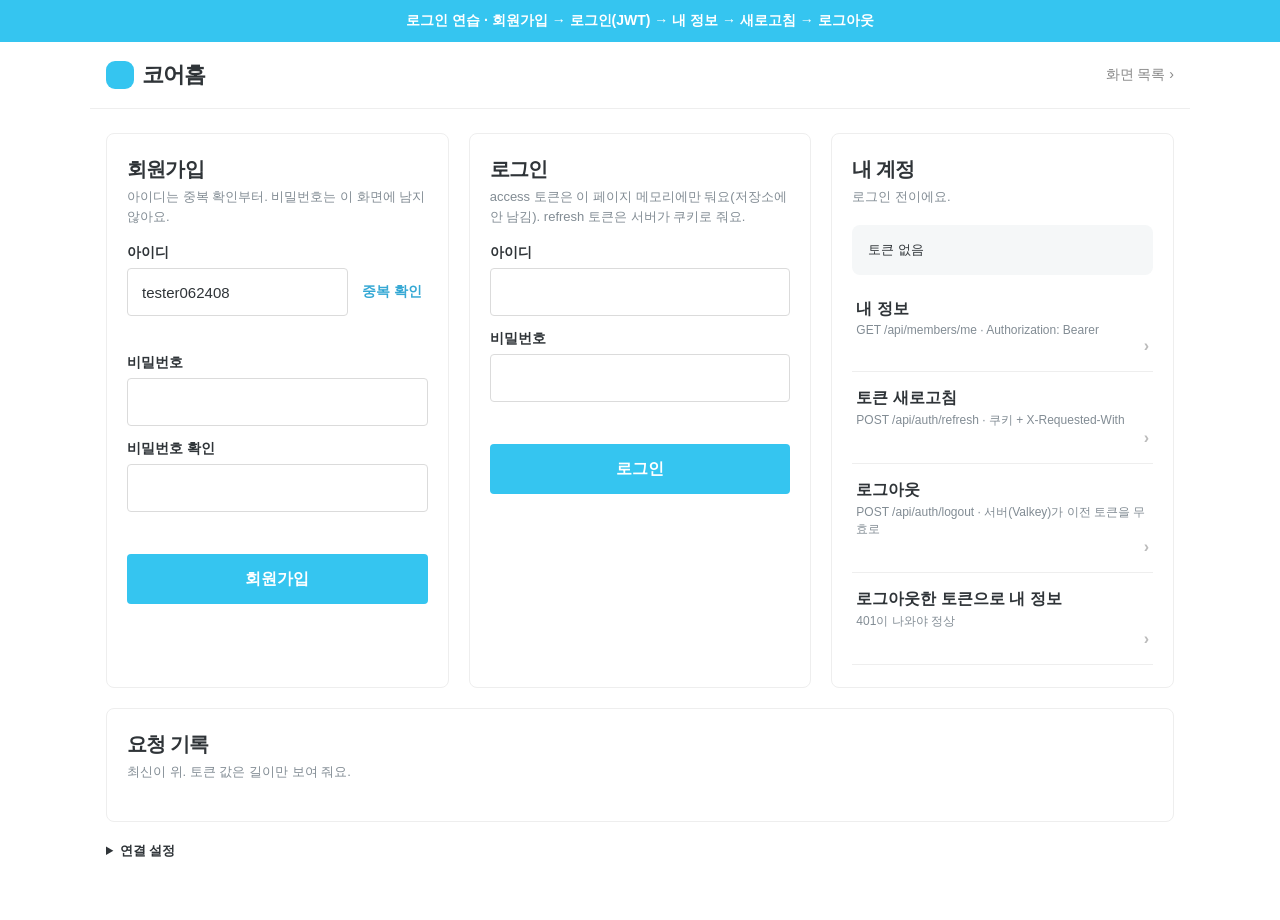
==== auth.html @ b7d13702 "auth.html: login/signup test page (oh style)" ====
<!DOCTYPE html>
<html lang="ko">
<head>
<meta charset="UTF-8" />
<meta name="viewport" content="width=device-width, initial-scale=1" />
<title>로그인 연습 · 코어홈</title>
<link rel="icon" href="data:image/svg+xml,%3Csvg xmlns='http://www.w3.org/2000/svg' viewBox='0 0 16 16'%3E%3Crect width='16' height='16' rx='5' fill='%2335c5f0'/%3E%3C/svg%3E" />
<style>
  :root { color-scheme: light; }
  * { box-sizing: border-box; }
  body { margin: 0; background: #fff; color: #2f3438; font-family: "Apple SD Gothic Neo", Pretendard, "Noto Sans KR", "Malgun Gothic", sans-serif; -webkit-font-smoothing: antialiased; }
  button { font: inherit; border: 0; background: none; color: inherit; cursor: pointer; }
  .promo { height: 42px; display: grid; place-items: center; background: #35c5f0; color: #fff; font-size: 14px; font-weight: 700; padding: 0 16px; text-align: center; }
  header { max-width: 1100px; margin: 0 auto; padding: 18px 16px; display: flex; align-items: center; gap: 10px; border-bottom: 1px solid #eee; }
  .brand { display: flex; align-items: center; gap: 8px; font-size: 22px; font-weight: 800; letter-spacing: -.04em; }
  .brand i { width: 28px; height: 28px; border-radius: 9px; background: #35c5f0; display: inline-block; }
  header .back { margin-left: auto; color: #888; font-size: 14px; text-decoration: none; }
  main { max-width: 1100px; margin: 0 auto; padding: 24px 16px 60px; display: grid; grid-template-columns: repeat(auto-fit, minmax(300px, 1fr)); gap: 20px; }
  section { border: 1px solid #eee; border-radius: 8px; padding: 22px 20px; }
  h2 { margin: 0 0 4px; font-size: 20px; font-weight: 800; letter-spacing: -.04em; }
  .sub { margin: 0 0 18px; color: #828c94; font-size: 13px; line-height: 1.5; }
  label { display: block; font-size: 14px; font-weight: 700; margin: 14px 0 6px; }
  .row { display: flex; gap: 8px; }
  input { width: 100%; height: 48px; padding: 0 14px; border: 1px solid #dbdbdb; border-radius: 4px; font-size: 15px; color: #2f3438; background: #fff; }
  input:focus { outline: none; border-color: #35c5f0; box-shadow: 0 0 0 3px rgba(53,197,240,.15); }
  .primary { width: 100%; height: 50px; margin-top: 18px; border-radius: 4px; background: #35c5f0; color: #fff; font-size: 16px; font-weight: 700; }
  .primary:hover { background: #2fb3db; }
  .primary:disabled { background: #b8e8f8; cursor: default; }
  .text { color: #35a8d4; font-size: 14px; font-weight: 700; white-space: nowrap; padding: 0 6px; }
  .hint { min-height: 18px; margin-top: 6px; font-size: 13px; color: #828c94; }
  .hint.ok { color: #13a86b; } .hint.bad { color: #f2564b; }
  .lines button { width: 100%; text-align: left; padding: 16px 4px; border-bottom: 1px solid #eee; font-size: 16px; font-weight: 700; }
  .lines button:after { content: "›"; float: right; color: #bbb; }
  .lines button small { display: block; font-weight: 400; color: #828c94; font-size: 12px; margin-top: 3px; }
  .card { background: #f5f7f8; border-radius: 8px; padding: 14px 16px; font-size: 13px; line-height: 1.7; margin-bottom: 8px; word-break: break-all; }
  .card b { display: inline-block; min-width: 68px; color: #828c94; font-weight: 700; }
  .pill { display: inline-block; min-width: 46px; text-align: center; padding: 1px 8px; border-radius: 10px; font-size: 12px; font-weight: 700; color: #fff; }
  .p2 { background: #13a86b; } .p4 { background: #f5a623; } .p5, .p0 { background: #f2564b; }
  #log { grid-column: 1 / -1; }
  #log ol { list-style: none; margin: 0; padding: 0; max-height: 360px; overflow: auto; }
  #log li { padding: 10px 2px; border-bottom: 1px solid #eee; font-size: 13px; line-height: 1.55; }
  #log li code { color: #2f3438; font-family: ui-monospace, Menlo, monospace; font-size: 12px; }
  #log .t { color: #888; margin-right: 6px; }
  details { grid-column: 1 / -1; font-size: 13px; color: #828c94; }
  details summary { cursor: pointer; font-weight: 700; color: #2f3438; }
  details p { line-height: 1.6; }
</style>
</head>
<body>
<div class="promo">로그인 연습 · 회원가입 → 로그인(JWT) → 내 정보 → 새로고침 → 로그아웃</div>
<header>
  <div class="brand"><i></i>코어홈</div>
  <a class="back" href="./">화면 목록 ›</a>
</header>
<main>
  <section>
    <h2>회원가입</h2>
    <p class="sub">아이디는 중복 확인부터. 비밀번호는 이 화면에 남지 않아요.</p>
    <label for="su-id">아이디</label>
    <div class="row"><input id="su-id" autocomplete="off" /><button class="text" id="check">중복 확인</button></div>
    <div class="hint" id="su-id-hint"></div>
    <label for="su-pw">비밀번호</label>
    <input id="su-pw" type="password" autocomplete="new-password" />
    <label for="su-pw2">비밀번호 확인</label>
    <input id="su-pw2" type="password" autocomplete="new-password" />
    <div class="hint" id="su-hint"></div>
    <button class="primary" id="signup">회원가입</button>
  </section>

  <section>
    <h2>로그인</h2>
    <p class="sub">access 토큰은 이 페이지 메모리에만 둬요(저장소에 안 남김). refresh 토큰은 서버가 쿠키로 줘요.</p>
    <label for="li-id">아이디</label>
    <input id="li-id" autocomplete="username" />
    <label for="li-pw">비밀번호</label>
    <input id="li-pw" type="password" autocomplete="current-password" />
    <div class="hint" id="li-hint"></div>
    <button class="primary" id="login">로그인</button>
  </section>

  <section>
    <h2>내 계정</h2>
    <p class="sub" id="who">로그인 전이에요.</p>
    <div class="card" id="tok">토큰 없음</div>
    <div class="lines">
      <button id="me">내 정보<small>GET /api/members/me · Authorization: Bearer</small></button>
      <button id="refresh">토큰 새로고침<small>POST /api/auth/refresh · 쿠키 + X-Requested-With</small></button>
      <button id="logout">로그아웃<small>POST /api/auth/logout · 서버(Valkey)가 이전 토큰을 무효로</small></button>
      <button id="old">로그아웃한 토큰으로 내 정보<small>401이 나와야 정상</small></button>
    </div>
  </section>

  <section id="log">
    <h2>요청 기록</h2>
    <p class="sub">최신이 위. 토큰 값은 길이만 보여 줘요.</p>
    <ol id="logs"></ol>
  </section>

  <details>
    <summary>연결 설정</summary>
    <label for="api">API 주소</label>
    <input id="api" />
    <p>지금은 서버를 인터넷에 열지 않고 <b>mok Mac의 SSH 터널</b>로만 접속해요(Safari 권장). 주소 끝에 경로(<code>/demo</code>)까지 넣어요.
    다른 주소로 시험하려면 이 칸을 바꾸거나 <code>?api=https://…</code>로 열어요.</p>
    <p>화면(<code>parcprive.github.io</code>)과 API는 서로 다른 사이트라, 서버가 refresh 쿠키를 <b>SameSite=Strict</b>로 주면 브라우저가 이 화면의 요청에 쿠키를 싣지 않아요.
    그래서 <b>토큰 새로고침</b>은 여기서 실패할 수 있어요(보안상 정상). 화면과 API를 같은 사이트에 두면 돼요.</p>
  </details>
</main>
<script>
(() => {
  const $ = (s) => document.querySelector(s);
  const DEFAULT_API = "https://api.ext.lab:10443/demo";
  const q = new URLSearchParams(location.search).get("api");
  $("#api").value = q || DEFAULT_API;
  $("#su-id").value = "tester" + new Date().toTimeString().slice(0, 8).replace(/:/g, "");

  let access = null, oldAccess = null, timer = null;
  const api = () => $("#api").value.trim().replace(/\/+$/, "");
  const now = () => new Date().toTimeString().slice(0, 8);
  const esc = (s) => String(s).replace(/[&<>"]/g, (c) => ({ "&": "&amp;", "<": "&lt;", ">": "&gt;", '"': "&quot;" }[c]));

  function mask(o) {
    if (!o || typeof o !== "object") return o;
    const r = Array.isArray(o) ? [] : {};
    for (const [k, v] of Object.entries(o)) r[k] = /token/i.test(k) && typeof v === "string" ? `<${v.length}자>` : (typeof v === "object" ? mask(v) : v);
    return r;
  }
  function log(method, path, status, detail, ms) {
    const cls = status === 0 ? "p0" : "p" + String(status)[0];
    const li = document.createElement("li");
    li.innerHTML = `<span class="t">${now()}</span><span class="pill ${cls}">${status || "ERR"}</span> <b>${method}</b> <code>${esc(path)}</code>${ms != null ? ` <span class="t">${ms}ms</span>` : ""}<br><code>${esc(detail)}</code>`;
    $("#logs").prepend(li);
  }
  async function call(method, path, { body, auth, token, cookie, csrf } = {}) {
    const headers = {};
    if (body) headers["Content-Type"] = "application/json";
    const t = token || (auth ? access : null);
    if (t) headers["Authorization"] = "Bearer " + t;
    if (csrf) headers["X-Requested-With"] = "XMLHttpRequest";
    const t0 = performance.now();
    try {
      const res = await fetch(api() + path, { method, headers, mode: "cors", credentials: cookie ? "include" : "omit", body: body ? JSON.stringify(body) : undefined });
      const text = await res.text();
      let data = null; try { data = text ? JSON.parse(text) : null; } catch { /* not json */ }
      log(method, path, res.status, data ? JSON.stringify(mask(data)) : (text.slice(0, 160) || "(본문 없음)"), Math.round(performance.now() - t0));
      return { ok: res.ok, status: res.status, data };
    } catch (e) {
      log(method, path, 0, `${e.message} — 터널이 켜져 있는지, Safari에서 API 주소를 직접 열어 인증서가 믿어지는지, 서버 CORS 허용 목록을 확인하세요`, null);
      return { ok: false, status: 0, data: null };
    }
  }
  const msg = (d, fallback) => (d && (d.message || d.code)) ? `${d.message || ""} ${d.code ? "(" + d.code + ")" : ""}`.trim() : fallback;
  function hint(id, text, kind) { const h = $(id); h.textContent = text; h.className = "hint" + (kind ? " " + kind : ""); }

  function claims(jwt) {
    try {
      const part = (i) => JSON.parse(decodeURIComponent(escape(atob(jwt.split(".")[i].replace(/-/g, "+").replace(/_/g, "/")))));
      return { h: part(0), p: part(1) };
    } catch { return null; }
  }
  function showToken() {
    clearInterval(timer);
    if (!access) { $("#tok").textContent = "토큰 없음"; $("#who").textContent = "로그인 전이에요."; return; }
    const c = claims(access);
    const render = () => {
      const left = c ? Math.max(0, Math.round(c.p.exp - Date.now() / 1000)) : "?";
      $("#tok").innerHTML = c
        ? `<b>알고리즘</b>${esc(c.h.alg)} · kid ${esc(c.h.kid || "-")}<br><b>사용자</b>${esc(c.p.sub || "-")} · ${esc(c.p.role || "-")}<br><b>발급자</b>${esc(c.p.iss || "-")} → ${esc([].concat(c.p.aud || "-").join(","))}<br><b>남은 시간</b>${left}초 (${new Date(c.p.exp * 1000).toLocaleTimeString()})<br><b>길이</b>${access.length}자 (값은 안 보여 줌)`
        : `토큰 ${access.length}자`;
    };
    render(); timer = setInterval(render, 1000);
  }

  $("#check").onclick = async () => {
    const id = $("#su-id").value.trim(); if (!id) return hint("#su-id-hint", "아이디를 넣어 주세요", "bad");
    const r = await call("GET", "/api/members/check-id?loginId=" + encodeURIComponent(id));
    if (r.ok && r.data && r.data.available) hint("#su-id-hint", "쓸 수 있는 아이디예요", "ok");
    else hint("#su-id-hint", r.ok ? "이미 있는 아이디예요" : msg(r.data, "확인 실패 (요청 기록을 보세요)"), "bad");
  };
  $("#signup").onclick = async () => {
    const loginId = $("#su-id").value.trim(), password = $("#su-pw").value, passwordConfirm = $("#su-pw2").value;
    const r = await call("POST", "/api/members", { body: { loginId, password, passwordConfirm } });
    if (r.ok) { hint("#su-hint", "가입됐어요. 오른쪽에서 로그인해 보세요", "ok"); $("#li-id").value = loginId; $("#su-pw").value = $("#su-pw2").value = ""; }
    else hint("#su-hint", msg(r.data, "가입 실패 (요청 기록을 보세요)"), "bad");
  };
  $("#login").onclick = async () => {
    const r = await call("POST", "/api/auth/login", { body: { loginId: $("#li-id").value.trim(), password: $("#li-pw").value }, cookie: true });
    $("#li-pw").value = "";
    if (r.ok && r.data && r.data.accessToken) { access = r.data.accessToken; hint("#li-hint", "로그인됐어요", "ok"); $("#who").textContent = `${$("#li-id").value.trim()} 님`; showToken(); }
    else hint("#li-hint", msg(r.data, "로그인 실패 (요청 기록을 보세요)"), "bad");
  };
  $("#me").onclick = () => access ? call("GET", "/api/members/me", { auth: true }) : log("GET", "/api/members/me", 0, "먼저 로그인하세요", null);
  $("#refresh").onclick = async () => {
    const r = await call("POST", "/api/auth/refresh", { cookie: true, csrf: true });
    if (r.ok && r.data && r.data.accessToken) { access = r.data.accessToken; showToken(); }
  };
  $("#logout").onclick = async () => {
    const r = await call("POST", "/api/auth/logout", { auth: true, cookie: true, csrf: true });
    if (r.ok) { oldAccess = access; access = null; showToken(); $("#who").textContent = "로그아웃됐어요. 아래에서 옛 토큰을 시험해 보세요."; }
  };
  $("#old").onclick = () => oldAccess ? call("GET", "/api/members/me", { token: oldAccess }) : log("GET", "/api/members/me", 0, "로그아웃한 토큰이 아직 없어요", null);
})();
</script>
</body>
</html>
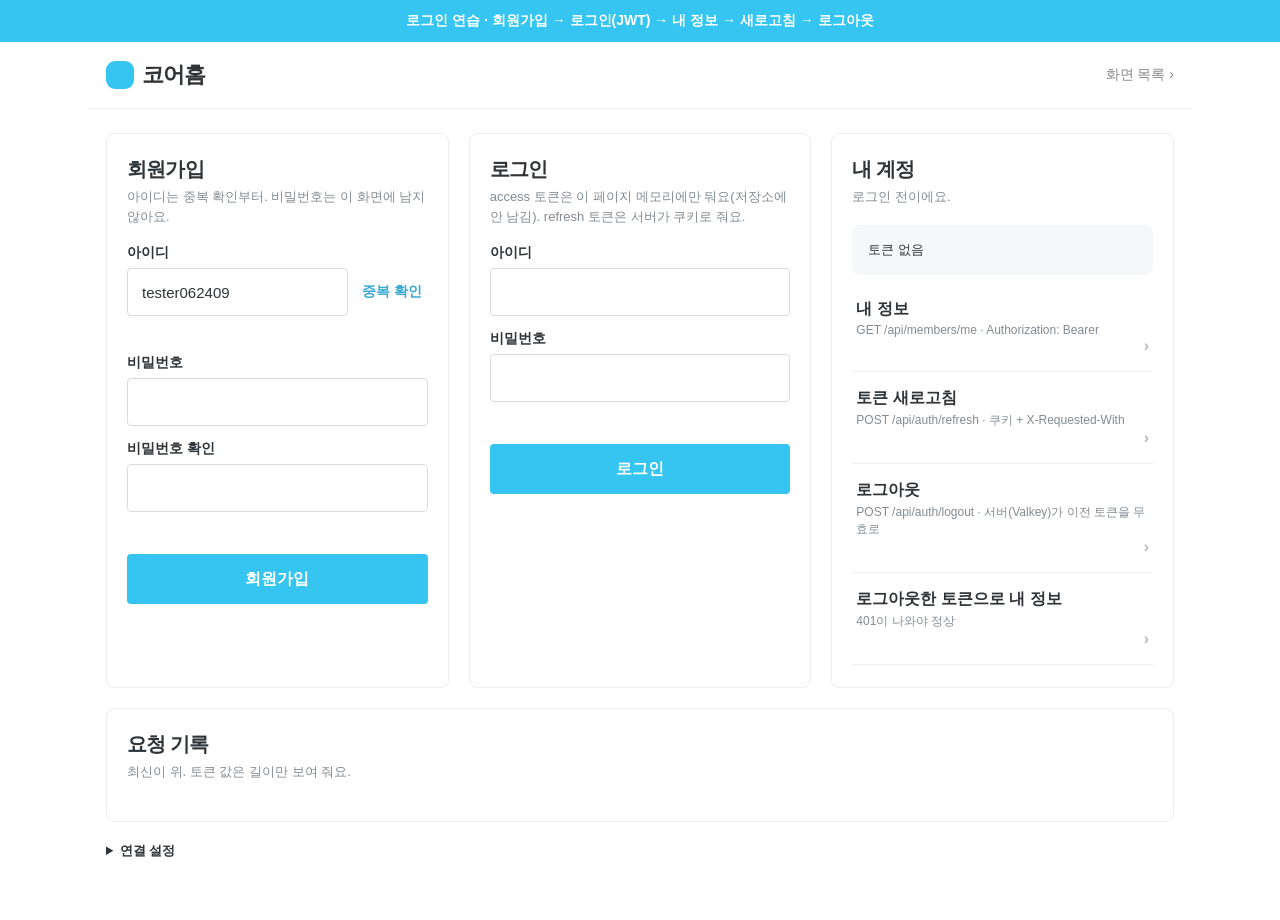
==== commit 4195fe28: "auth: lock buttons while a request runs, check password fields before sending" ====
--- a/auth.html
+++ b/auth.html
@@ -26,6 +26,7 @@
   .primary { width: 100%; height: 50px; margin-top: 18px; border-radius: 4px; background: #35c5f0; color: #fff; font-size: 16px; font-weight: 700; }
   .primary:hover { background: #2fb3db; }
   .primary:disabled { background: #b8e8f8; cursor: default; }
+  button:disabled { opacity: .55; cursor: default; }
   .text { color: #35a8d4; font-size: 14px; font-weight: 700; white-space: nowrap; padding: 0 6px; }
   .hint { min-height: 18px; margin-top: 6px; font-size: 13px; color: #828c94; }
   .hint.ok { color: #13a86b; } .hint.bad { color: #f2564b; }
@@ -179,8 +180,10 @@
   };
   $("#signup").onclick = async () => {
     const loginId = $("#su-id").value.trim(), password = $("#su-pw").value, passwordConfirm = $("#su-pw2").value;
+    if (!password) return hint("#su-hint", "비밀번호를 넣어 주세요", "bad");
+    if (password !== passwordConfirm) return hint("#su-hint", "비밀번호 두 칸이 달라요", "bad");
     const r = await call("POST", "/api/members", { body: { loginId, password, passwordConfirm } });
-    if (r.ok) { hint("#su-hint", "가입됐어요. 오른쪽에서 로그인해 보세요", "ok"); $("#li-id").value = loginId; $("#su-pw").value = $("#su-pw2").value = ""; }
+    if (r.ok) { hint("#su-hint", "가입됐어요. 오른쪽에서 로그인해 보세요", "ok"); hint("#su-id-hint", "", ""); $("#li-id").value = loginId; $("#su-pw").value = $("#su-pw2").value = ""; }
     else hint("#su-hint", msg(r.data, "가입 실패 (요청 기록을 보세요)"), "bad");
   };
   $("#login").onclick = async () => {
@@ -199,6 +202,11 @@
     if (r.ok) { oldAccess = access; access = null; showToken(); $("#who").textContent = "로그아웃됐어요. 아래에서 옛 토큰을 시험해 보세요."; }
   };
   $("#old").onclick = () => oldAccess ? call("GET", "/api/members/me", { token: oldAccess }) : log("GET", "/api/members/me", 0, "로그아웃한 토큰이 아직 없어요", null);
+
+  document.querySelectorAll("button").forEach(b => {
+    const f = b.onclick; if (!f) return;
+    b.onclick = async e => { if (b.disabled) return; b.disabled = true; try { await f(e); } finally { b.disabled = false; } };
+  });
 })();
 </script>
 </body>
